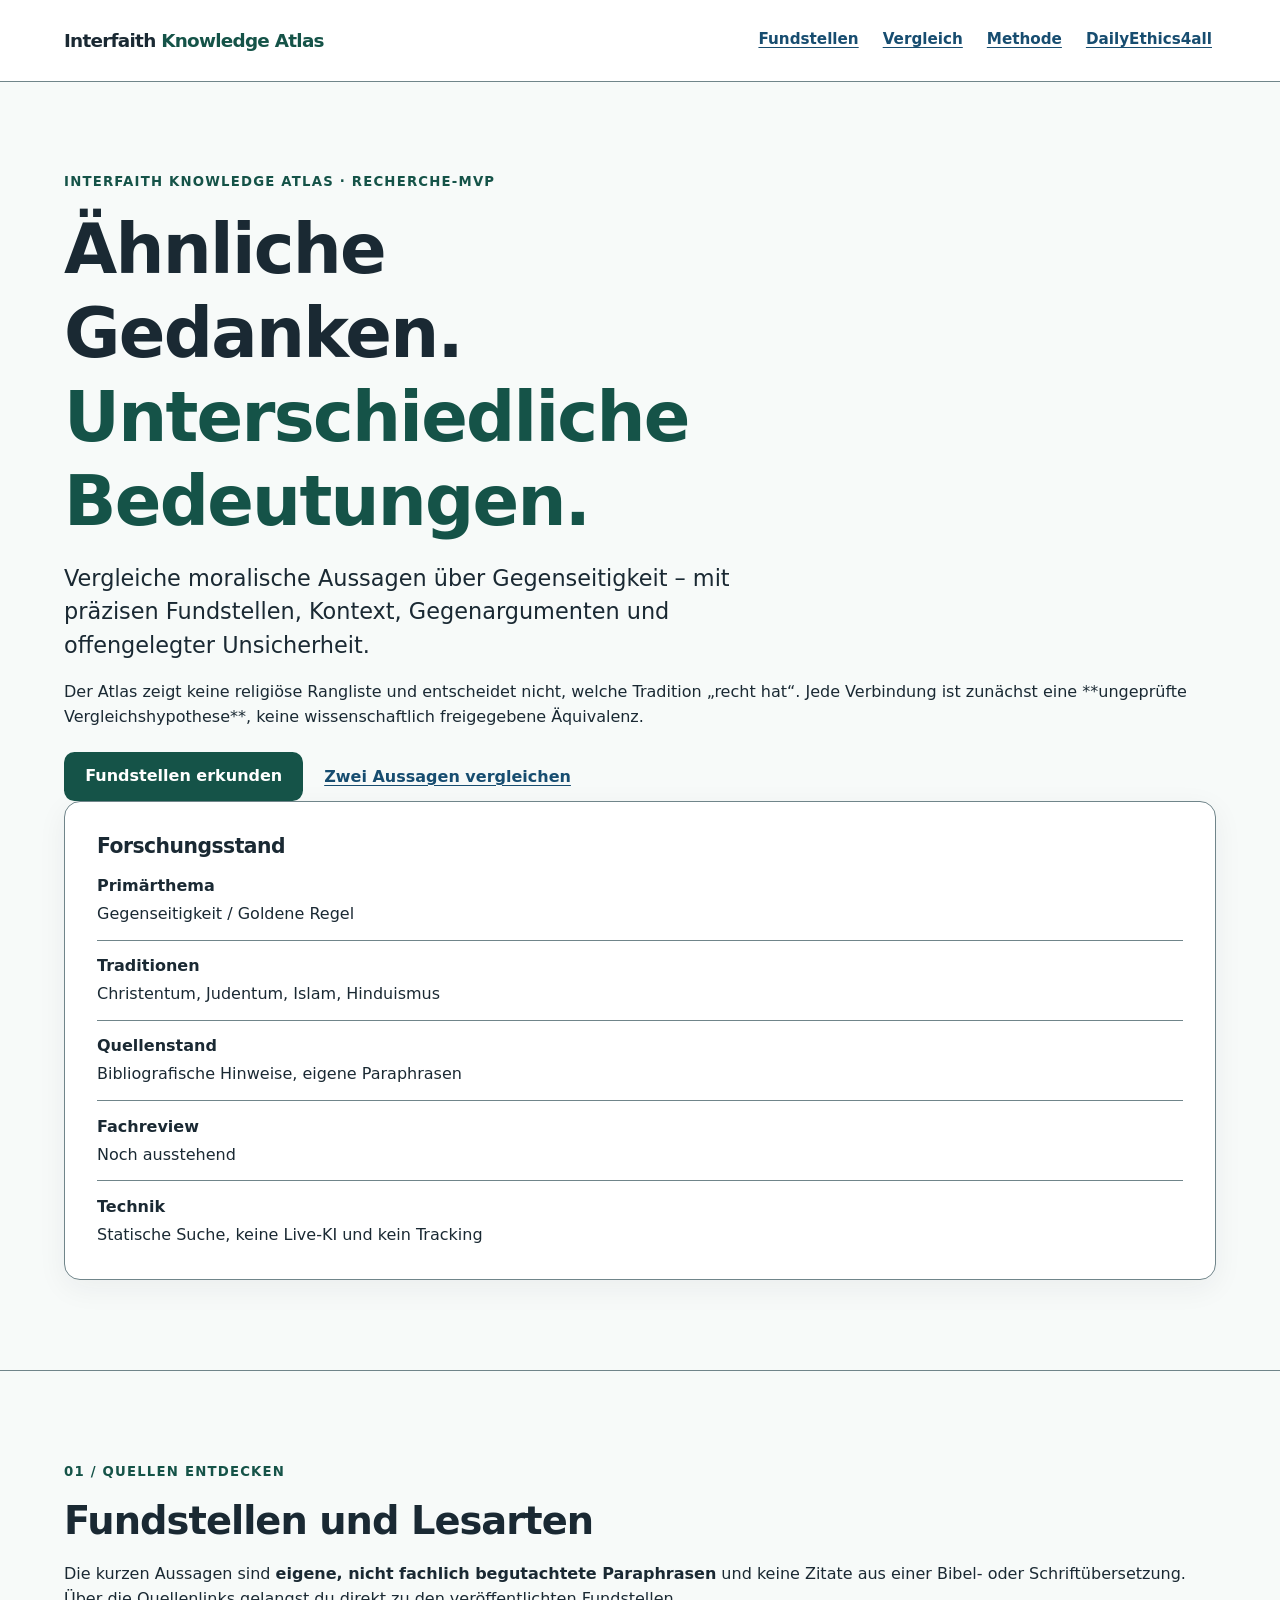
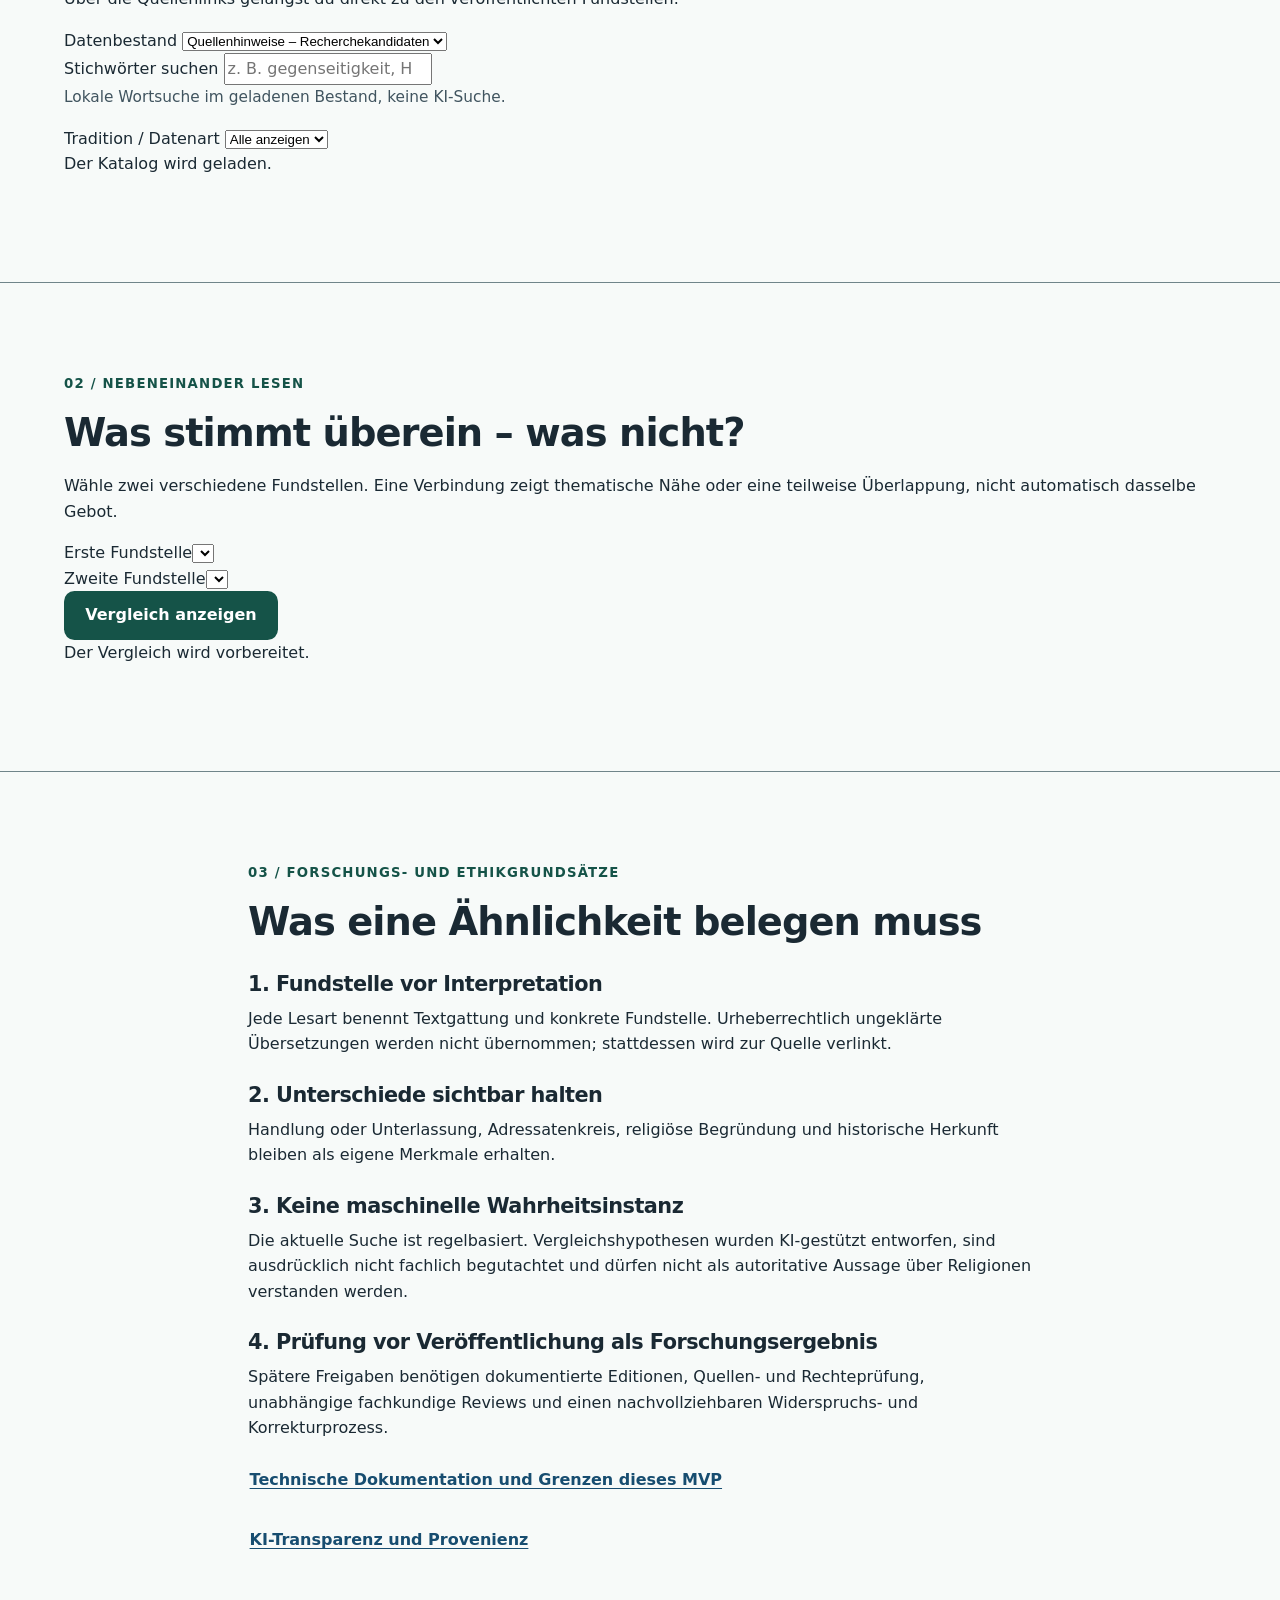
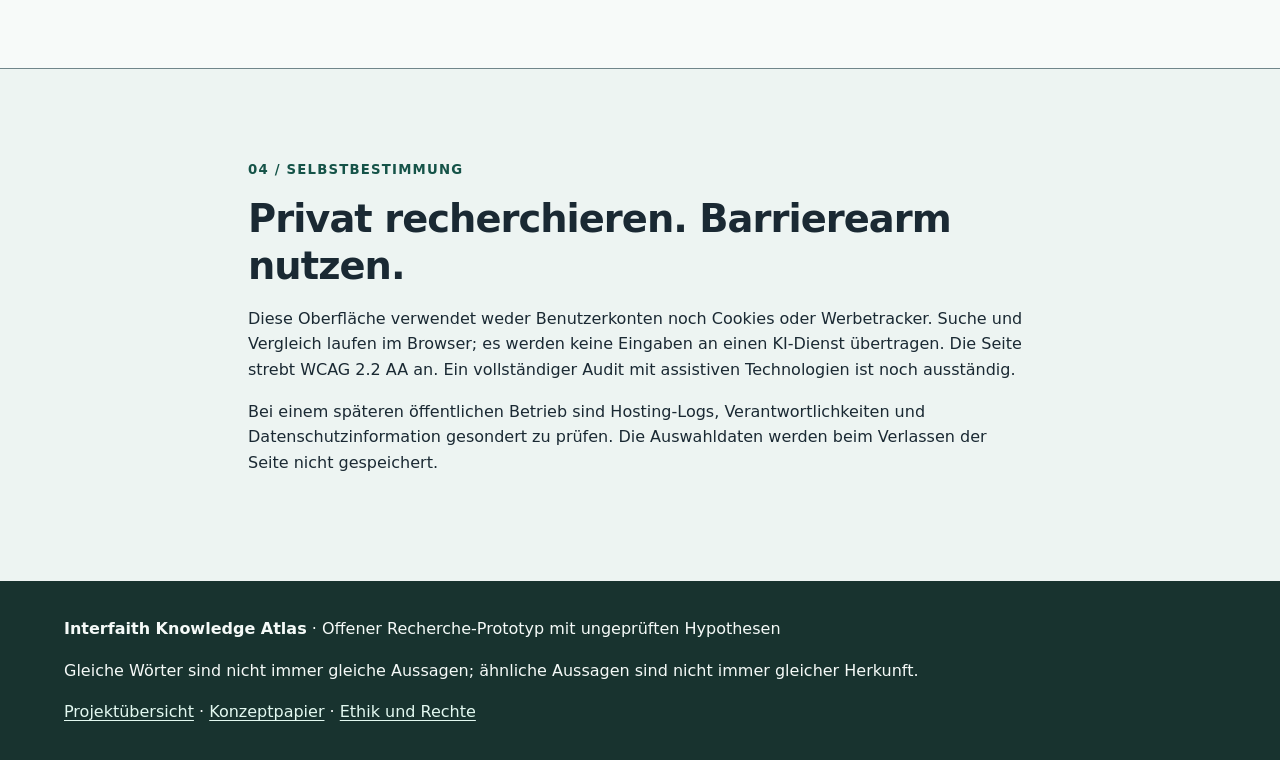
==== atlas/index.html @ fc176db1 "feat(atlas): add accessible searchable comparison page and editorial disclaimers" ====
<!doctype html>
<html lang="de">
<head>
  <meta charset="utf-8">
  <meta name="viewport" content="width=device-width, initial-scale=1">
  <meta name="description" content="Interfaith Knowledge Atlas: Quellenbasierte, noch nicht fachlich begutachtete Vergleichshypothesen zu moralischer Gegenseitigkeit in vier religiösen Traditionen.">
  <meta name="color-scheme" content="light">
  <title>Atlas erkunden | Interfaith Knowledge Atlas</title>
  <link rel="stylesheet" href="../demo/styles.css">
  <link rel="stylesheet" href="./atlas.css">
  <script src="./atlas.js" defer></script>
</head>
<body>
  <a class="skip-link" href="#inhalt">Direkt zum Inhalt</a>
  <header class="site-header">
    <div class="container header-inner">
      <a class="wordmark" href="../index.html">Interfaith <span>Knowledge Atlas</span></a>
      <nav aria-label="Hauptnavigation">
        <ul class="nav-list">
          <li><a href="#fundstellen">Fundstellen</a></li>
          <li><a href="#vergleich">Vergleich</a></li>
          <li><a href="#methode">Methode</a></li>
          <li><a href="../demo/index.html">DailyEthics4all</a></li>
        </ul>
      </nav>
    </div>
  </header>

  <main id="inhalt" tabindex="-1">
    <section class="section atlas-intro" aria-labelledby="atlas-titel">
      <div class="container atlas-hero-grid">
        <div>
          <p class="eyebrow">Interfaith Knowledge Atlas · Recherche-MVP</p>
          <h1 id="atlas-titel">Ähnliche Gedanken. <em>Unterschiedliche Bedeutungen.</em></h1>
          <p class="lead">Vergleiche moralische Aussagen über Gegenseitigkeit – mit präzisen Fundstellen, Kontext, Gegenargumenten und offengelegter Unsicherheit.</p>
          <p>Der Atlas zeigt keine religiöse Rangliste und entscheidet nicht, welche Tradition „recht hat“. Jede Verbindung ist zunächst eine **ungeprüfte Vergleichshypothese**, keine wissenschaftlich freigegebene Äquivalenz.</p>
          <div class="hero-actions">
            <a class="button primary" href="#fundstellen">Fundstellen erkunden</a>
            <a class="text-link" href="#vergleich">Zwei Aussagen vergleichen</a>
          </div>
        </div>
        <aside class="plain-card atlas-state" aria-labelledby="status-titel">
          <h2 class="card-title" id="status-titel">Forschungsstand</h2>
          <dl class="short-facts">
            <div><dt>Primärthema</dt><dd>Gegenseitigkeit / Goldene Regel</dd></div>
            <div><dt>Traditionen</dt><dd>Christentum, Judentum, Islam, Hinduismus</dd></div>
            <div><dt>Quellenstand</dt><dd>Bibliografische Hinweise, eigene Paraphrasen</dd></div>
            <div><dt>Fachreview</dt><dd>Noch ausstehend</dd></div>
            <div><dt>Technik</dt><dd>Statische Suche, keine Live-KI und kein Tracking</dd></div>
          </dl>
        </aside>
      </div>
    </section>

    <section class="section atlas-working" id="fundstellen" aria-labelledby="fundstellen-titel">
      <div class="container">
        <p class="eyebrow">01 / Quellen entdecken</p>
        <h2 id="fundstellen-titel">Fundstellen und Lesarten</h2>
        <p class="atlas-subheading">Die kurzen Aussagen sind <strong>eigene, nicht fachlich begutachtete Paraphrasen</strong> und keine Zitate aus einer Bibel- oder Schriftübersetzung. Über die Quellenlinks gelangst du direkt zu den veröffentlichten Fundstellen.</p>

        <div class="atlas-controls" id="atlas-controls">
          <div class="field">
            <label for="modus">Datenbestand</label>
            <select id="modus">
              <option value="research">Quellenhinweise – Recherchekandidaten</option>
              <option value="synthetic">Synthetische Testdaten – erfunden</option>
            </select>
          </div>
          <div class="field">
            <label for="suche">Stichwörter suchen</label>
            <input id="suche" type="search" inputmode="search" placeholder="z. B. gegenseitigkeit, Hillel, Unterlassung" autocomplete="off" aria-describedby="suche-hilfe">
            <p id="suche-hilfe" class="hint">Lokale Wortsuche im geladenen Bestand, keine KI-Suche.</p>
          </div>
          <div class="field">
            <label for="tradition">Tradition / Datenart</label>
            <select id="tradition"><option value="all">Alle anzeigen</option></select>
          </div>
        </div>
        <p id="katalog-status" class="result-status" role="status" aria-live="polite">Der Katalog wird geladen.</p>
        <ul id="karten" class="source-grid" aria-label="Gefundene Fundstellen"></ul>
        <div id="katalog-fehler" class="important-note" role="alert" hidden>
          <strong>Der lokale Katalog konnte nicht geladen werden.</strong>
          <p>Die Quellenlinks weiter unten funktionieren weiterhin. Beim lokalen Öffnen der HTML-Datei kann das Laden von JSON durch Browsersicherheitsregeln verhindert werden. Verwende einen lokalen Webserver oder GitHub Pages.</p>
        </div>
      </div>
    </section>

    <section class="section comparison-section" id="vergleich" aria-labelledby="vergleich-titel">
      <div class="container">
        <p class="eyebrow">02 / Nebeneinander lesen</p>
        <h2 id="vergleich-titel">Was stimmt überein – was nicht?</h2>
        <p class="atlas-subheading">Wähle zwei verschiedene Fundstellen. Eine Verbindung zeigt <em>thematische Nähe</em> oder eine <em>teilweise Überlappung</em>, nicht automatisch dasselbe Gebot.</p>
        <div class="compare-controls">
          <div class="field"><label for="vergleich-links">Erste Fundstelle</label><select id="vergleich-links"></select></div>
          <div class="field"><label for="vergleich-rechts">Zweite Fundstelle</label><select id="vergleich-rechts"></select></div>
          <button type="button" class="button primary" id="vergleich-start">Vergleich anzeigen</button>
        </div>
        <p id="vergleich-status" class="result-status" role="status" aria-live="polite">Der Vergleich wird vorbereitet.</p>
        <div id="vergleich-ergebnis" tabindex="-1"></div>
      </div>
    </section>

    <section class="section" id="methode" aria-labelledby="methode-titel">
      <div class="container narrow">
        <p class="eyebrow">03 / Forschungs- und Ethikgrundsätze</p>
        <h2 id="methode-titel">Was eine Ähnlichkeit belegen muss</h2>
        <div class="method-list">
          <article><h3>1. Fundstelle vor Interpretation</h3><p>Jede Lesart benennt Textgattung und konkrete Fundstelle. Urheberrechtlich ungeklärte Übersetzungen werden nicht übernommen; stattdessen wird zur Quelle verlinkt.</p></article>
          <article><h3>2. Unterschiede sichtbar halten</h3><p>Handlung oder Unterlassung, Adressatenkreis, religiöse Begründung und historische Herkunft bleiben als eigene Merkmale erhalten.</p></article>
          <article><h3>3. Keine maschinelle Wahrheitsinstanz</h3><p>Die aktuelle Suche ist regelbasiert. Vergleichshypothesen wurden KI-gestützt entworfen, sind ausdrücklich nicht fachlich begutachtet und dürfen nicht als autoritative Aussage über Religionen verstanden werden.</p></article>
          <article><h3>4. Prüfung vor Veröffentlichung als Forschungsergebnis</h3><p>Spätere Freigaben benötigen dokumentierte Editionen, Quellen- und Rechteprüfung, unabhängige fachkundige Reviews und einen nachvollziehbaren Widerspruchs- und Korrekturprozess.</p></article>
        </div>
        <p><a class="text-link" href="../docs/atlas-mvp.md">Technische Dokumentation und Grenzen dieses MVP</a></p>
        <p><a class="text-link" href="../docs/ki-transparenz.md">KI-Transparenz und Provenienz</a></p>
      </div>
    </section>

    <section class="section safety-section" id="datenschutz" aria-labelledby="datenschutz-titel">
      <div class="container narrow">
        <p class="eyebrow">04 / Selbstbestimmung</p>
        <h2 id="datenschutz-titel">Privat recherchieren. Barrierearm nutzen.</h2>
        <p>Diese Oberfläche verwendet weder Benutzerkonten noch Cookies oder Werbetracker. Suche und Vergleich laufen im Browser; es werden keine Eingaben an einen KI-Dienst übertragen. Die Seite strebt WCAG 2.2 AA an. Ein vollständiger Audit mit assistiven Technologien ist noch ausständig.</p>
        <p>Bei einem späteren öffentlichen Betrieb sind Hosting-Logs, Verantwortlichkeiten und Datenschutzinformation gesondert zu prüfen. Die Auswahldaten werden beim Verlassen der Seite nicht gespeichert.</p>
      </div>
    </section>
  </main>

  <footer class="site-footer">
    <div class="container footer-inner">
      <p><strong>Interfaith Knowledge Atlas</strong> · Offener Recherche-Prototyp mit ungeprüften Hypothesen</p>
      <p>Gleiche Wörter sind nicht immer gleiche Aussagen; ähnliche Aussagen sind nicht immer gleicher Herkunft.</p>
      <p><a href="../index.html">Projektübersicht</a> · <a href="../docs/konzeptpapier.md">Konzeptpapier</a> · <a href="../docs/ethik-und-rechte.md">Ethik und Rechte</a></p>
    </div>
  </footer>
</body>
</html>
---- demo/styles.css ----
/* DailyEthics4all.io | UX- und WCAG-2.2-AA-orientierter Prototyp, noch nicht auditiert. */
:root {
  color-scheme: light;
  --bg: #f7faf9;
  --paper: #ffffff;
  --ink: #1a2933;
  --muted: #40545f;
  --border: #70858a;
  --accent: #155348;
  --accent-dark: #103e36;
  --accent-soft: #e8f3ef;
  --link: #174d70;
  --focus: #0a4781;
  --surface-strong: #ecf3f5;
  --max: 72rem;
  font-family: system-ui, -apple-system, BlinkMacSystemFont, "Segoe UI", sans-serif;
  font-synthesis: none;
  line-height: 1.6;
}
*, *::before, *::after { box-sizing: border-box; }
html { scroll-behavior: auto; }
body { margin: 0; min-width: 0; background: var(--bg); color: var(--ink); font-size: 1rem; }
h1, h2, h3, h4 { line-height: 1.22; letter-spacing: -.025em; }
h1 { font-size: clamp(2.35rem, 5.5vw, 4.3rem); max-width: 12ch; margin: .5rem 0 1.1rem; }
h1 em { font-style: normal; color: var(--accent); }
h2 { font-size: clamp(1.7rem, 3.6vw, 2.4rem); margin: .4rem 0 1rem; }
h3 { font-size: 1.3rem; margin: 1.6rem 0 .55rem; }
h4 { font-size: 1.1rem; margin: 0 0 .25rem; }
p { margin: 0 0 1rem; }
a { color: var(--link); text-decoration: underline; text-decoration-thickness: .09em; text-underline-offset: .2em; overflow-wrap: anywhere; }
a:hover { text-decoration-thickness: .14em; }
button, input, textarea { font: inherit; }
button { cursor: pointer; }
button, a, textarea, input { touch-action: manipulation; }
:focus-visible { outline: 3px solid var(--focus); outline-offset: 4px; }
:focus:not(:focus-visible) { outline: none; }
[hidden] { display: none !important; }
.sr-only { position: absolute; width: 1px; height: 1px; padding: 0; margin: -1px; overflow: hidden; clip: rect(0,0,0,0); white-space: nowrap; border: 0; }
.skip-link { position: absolute; z-index: 100; left: 1rem; top: -10rem; background: var(--paper); color: var(--ink); padding: .8rem 1rem; border: 2px solid var(--focus); border-radius: .5rem; }
.skip-link:focus { top: 1rem; }
.container { width: min(calc(100% - 2rem), var(--max)); margin-inline: auto; }
.narrow { max-width: 49rem; }
.section { padding-block: clamp(3.2rem, 7vw, 6rem); scroll-margin-top: 1.5rem; }
.section + .section { border-top: 1px solid var(--border); }
.site-header { background: var(--paper); border-bottom: 1px solid var(--border); }
.header-inner { display: flex; flex-wrap: wrap; align-items: center; justify-content: space-between; gap: .5rem 2rem; padding-block: 1rem; }
.wordmark { color: var(--ink); font-size: 1.15rem; font-weight: 750; letter-spacing: -.04em; text-decoration: none; padding-block: .6rem; }
.wordmark span:not(.dot) { color: var(--accent); }
.wordmark .dot { font-weight: 600; }
.nav-list { display: flex; flex-wrap: wrap; margin: 0; padding: 0; gap: .2rem 1rem; list-style: none; }
.nav-list a { display: inline-block; min-height: 44px; padding: .55rem .25rem; font-weight: 650; font-size: .95rem; }
.hero { background: linear-gradient(155deg, #e8f3ef 0%, #f7faf9 66%); }
.hero-layout { display: grid; grid-template-columns: minmax(0, 1.55fr) minmax(15rem, .8fr); gap: clamp(2rem, 5vw, 5rem); align-items: center; }
.hero-layout > * { min-width: 0; }
.lead { font-size: clamp(1.18rem, 2vw, 1.4rem); line-height: 1.5; max-width: 52ch; }
.eyebrow { font-weight: 750; color: var(--accent); font-size: .83rem; letter-spacing: .09em; text-transform: uppercase; }
.hero-actions, .button-row { display: flex; flex-wrap: wrap; align-items: center; gap: .75rem 1.2rem; margin-top: 1.4rem; }
.button { display: inline-flex; align-items: center; justify-content: center; min-height: 48px; padding: .75rem 1.2rem; border: 2px solid transparent; border-radius: .65rem; text-decoration: none; font-weight: 720; line-height: 1.3; max-width: 100%; text-align: center; }
.button.primary { background: var(--accent); color: white; }
.button.primary:hover { background: var(--accent-dark); }
.button.secondary { color: var(--accent-dark); background: white; border-color: var(--accent); }
.button.secondary:hover { background: var(--accent-soft); }
.text-link { display: inline-block; font-weight: 700; padding: .6rem .1rem; }
.plain-card { border: 1px solid var(--border); background: var(--paper); border-radius: 1rem; padding: clamp(1.25rem, 3vw, 2rem); box-shadow: 0 8px 30px rgba(26,41,51,.06); }
.card-title { font-size: 1.27rem; margin: 0 0 .9rem; }
.short-facts { margin: 0; }
.short-facts div + div { border-top: 1px solid var(--border); margin-top: .8rem; padding-top: .8rem; }
dt { font-weight: 750; }
dd { margin: .15rem 0 0; }
.section-intro { font-size: 1.12rem; color: var(--muted); }
.exercise-section { background: var(--paper); }
.story { margin-block: 1.4rem 2rem; padding: 1.5rem; border-left: .35rem solid var(--accent); background: var(--accent-soft); border-radius: 0 .7rem .7rem 0; }
.story p:last-child { margin-bottom: 0; }
.choice-group { border: 0; margin: 0; padding: 0; min-width: 0; }
legend { font-size: 1.32rem; font-weight: 750; padding: 0; margin-bottom: .4rem; }
.hint { color: var(--muted); font-size: .96rem; }
.choice { display: flex; align-items: flex-start; gap: .9rem; background: var(--paper); border: 2px solid var(--border); border-radius: .85rem; padding: .9rem 1rem; margin-top: .7rem; cursor: pointer; min-height: 56px; }
.choice:hover { border-color: var(--accent); }
.choice:has(input:checked) { border-color: var(--accent); background: var(--accent-soft); }
.choice:has(input:focus-visible) { outline: 3px solid var(--focus); outline-offset: 3px; }
.choice input { flex: 0 0 auto; width: 1.25rem; height: 1.25rem; margin: .28rem 0 0; accent-color: var(--accent); }
.choice strong, .choice small { display: block; }
.choice small { color: var(--muted); font-size: .94rem; line-height: 1.5; margin-top: .1rem; }
.form-field { margin-top: 2rem; }
.form-field label { display: block; font-weight: 750; margin-bottom: .35rem; }
.optional { color: var(--muted); font-weight: 400; }
textarea { width: 100%; display: block; background: var(--paper); color: var(--ink); border: 2px solid #718b93; border-radius: .7rem; padding: .85rem 1rem; resize: vertical; min-height: 7rem; }
textarea::placeholder { color: #51616b; opacity: 1; }
.reflection-result { margin-top: 2rem; padding: clamp(1.15rem, 3vw, 2rem); background: var(--surface-strong); border: 1px solid var(--border); border-radius: .9rem; scroll-margin-top: 2rem; }
.lens-list { display: grid; gap: .85rem; margin: 1.5rem 0; }
.lens { display: flex; align-items: start; gap: .9rem; background: white; border: 1px solid var(--border); border-radius: .8rem; padding: 1.15rem; }
.lens p:last-child { margin-bottom: 0; }
.lens-index { display: inline-grid; place-items: center; flex: 0 0 2rem; width: 2rem; height: 2rem; background: var(--accent-soft); color: var(--accent-dark); border-radius: 100%; font-weight: 800; margin: 0; }
.takeaway { border-top: 1px solid var(--border); padding-top: 1.2rem; }
.transparency-facts { margin: 1.5rem 0 1.8rem; }
.transparency-facts div { padding-block: 1.2rem; border-bottom: 1px solid var(--border); }
.transparency-facts dt { font-size: 1.08rem; }
.transparency-facts dd { margin-top: .3rem; }
.safety-section { background: #edf4f2; }
.two-column { display: grid; grid-template-columns: repeat(2, minmax(0, 1fr)); gap: 1.7rem; }
.two-column h3 { margin-top: .5rem; }
.important-note { border-left: .35rem solid var(--accent); background: white; padding: 1.1rem 1.3rem; margin-top: 1.5rem; }
.site-footer { background: #18332f; color: #f5faf8; padding-block: 2.2rem; }
.site-footer a { color: #e3f9f1; }
.site-footer p:last-child { margin-bottom: 0; }
@media (max-width: 54rem) {
  .hero-layout { grid-template-columns: 1fr; }
  .plain-card { max-width: 42rem; }
}
@media (max-width: 40rem) {
  .container { width: min(calc(100% - 1.5rem), var(--max)); }
  .section { padding-block: 2.8rem; }
  .nav-list { gap: 0 .85rem; }
  .nav-list a { padding-inline: .1rem; }
  .two-column { grid-template-columns: 1fr; gap: .3rem; }
  .story { padding: 1rem; }
  .button-row .button { flex: 1 1 100%; }
}
@media (prefers-reduced-motion: reduce) {
  *, *::before, *::after { scroll-behavior: auto !important; animation-duration: .01ms !important; transition-duration: .01ms !important; }
}
@media (forced-colors: active) {
  .choice, .plain-card, .lens, .reflection-result { border: 2px solid CanvasText; }
  .choice:has(input:checked) { outline: 2px solid Highlight; }
  .button { border-color: ButtonText; }
}

/* Ohne JavaScript keine scheinbar funktionsfähigen Eingabefelder anzeigen. */
.no-js #reflection-form { display: none; }
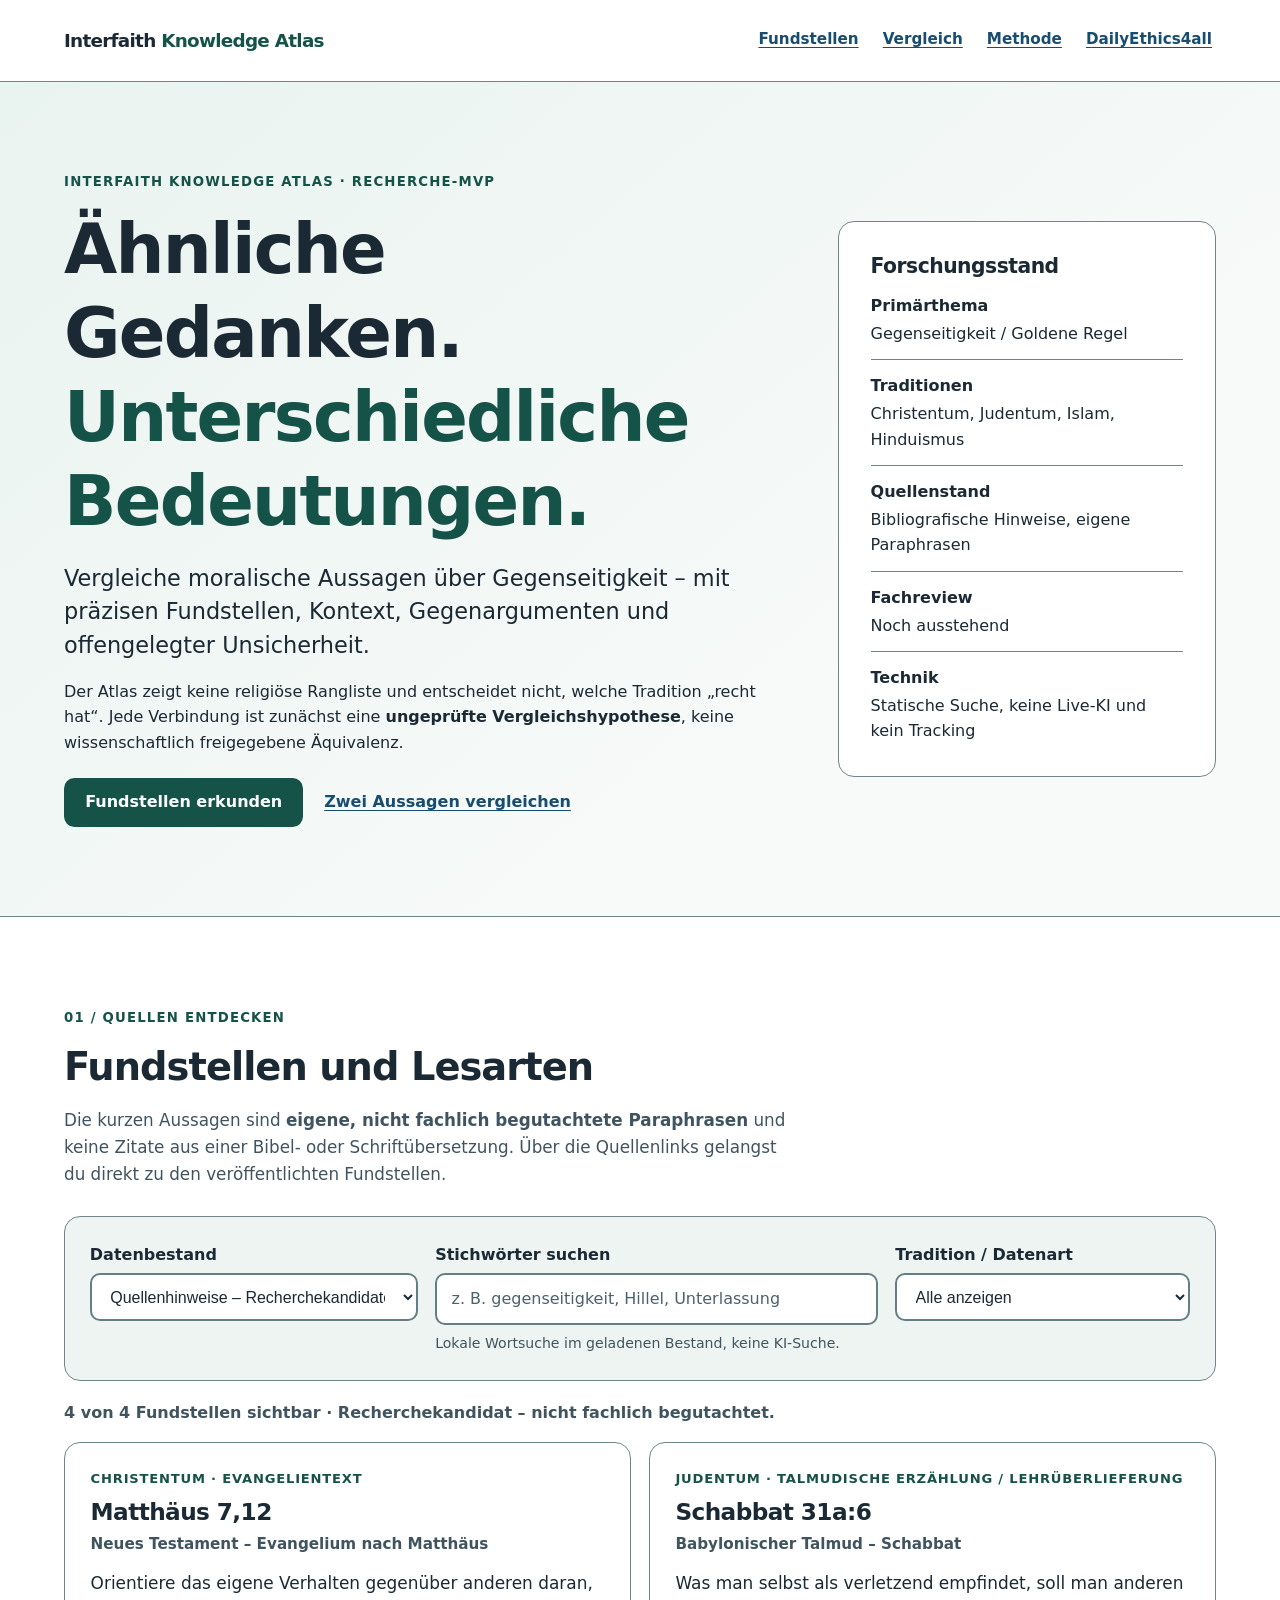
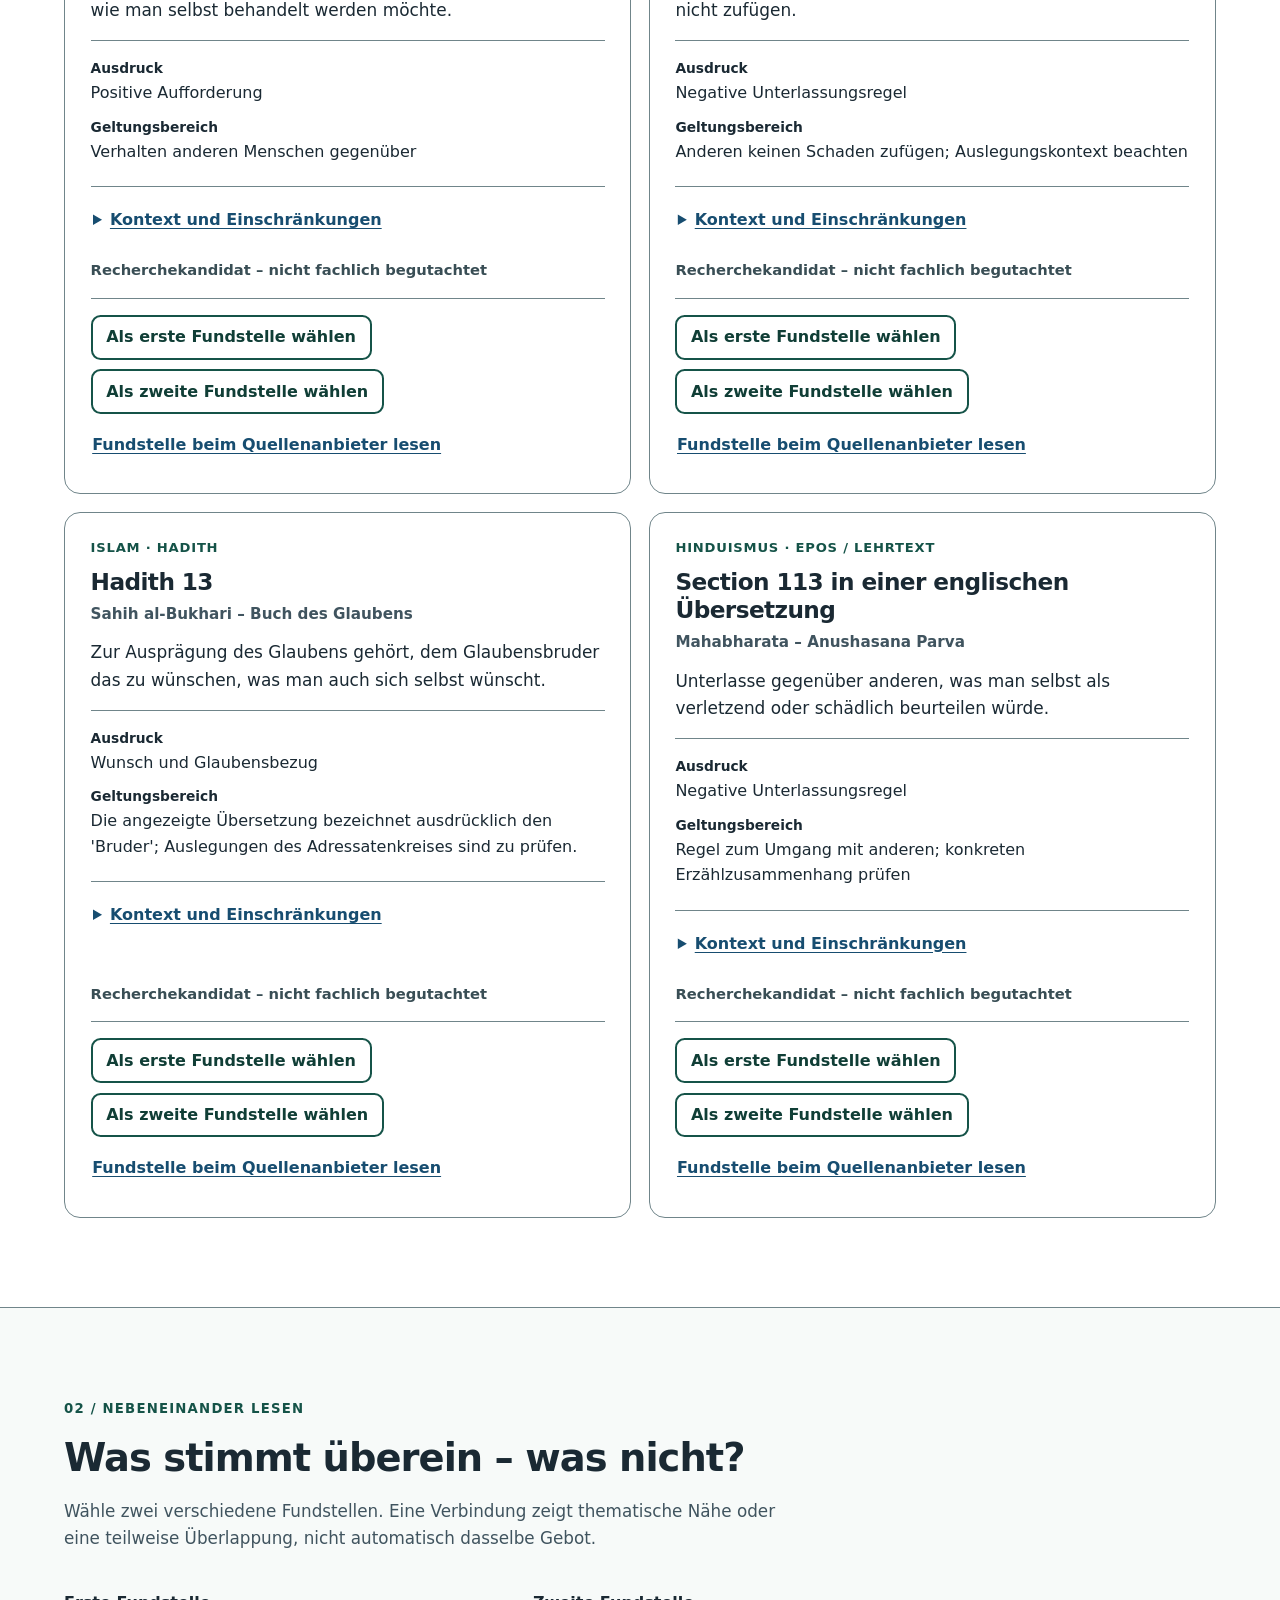
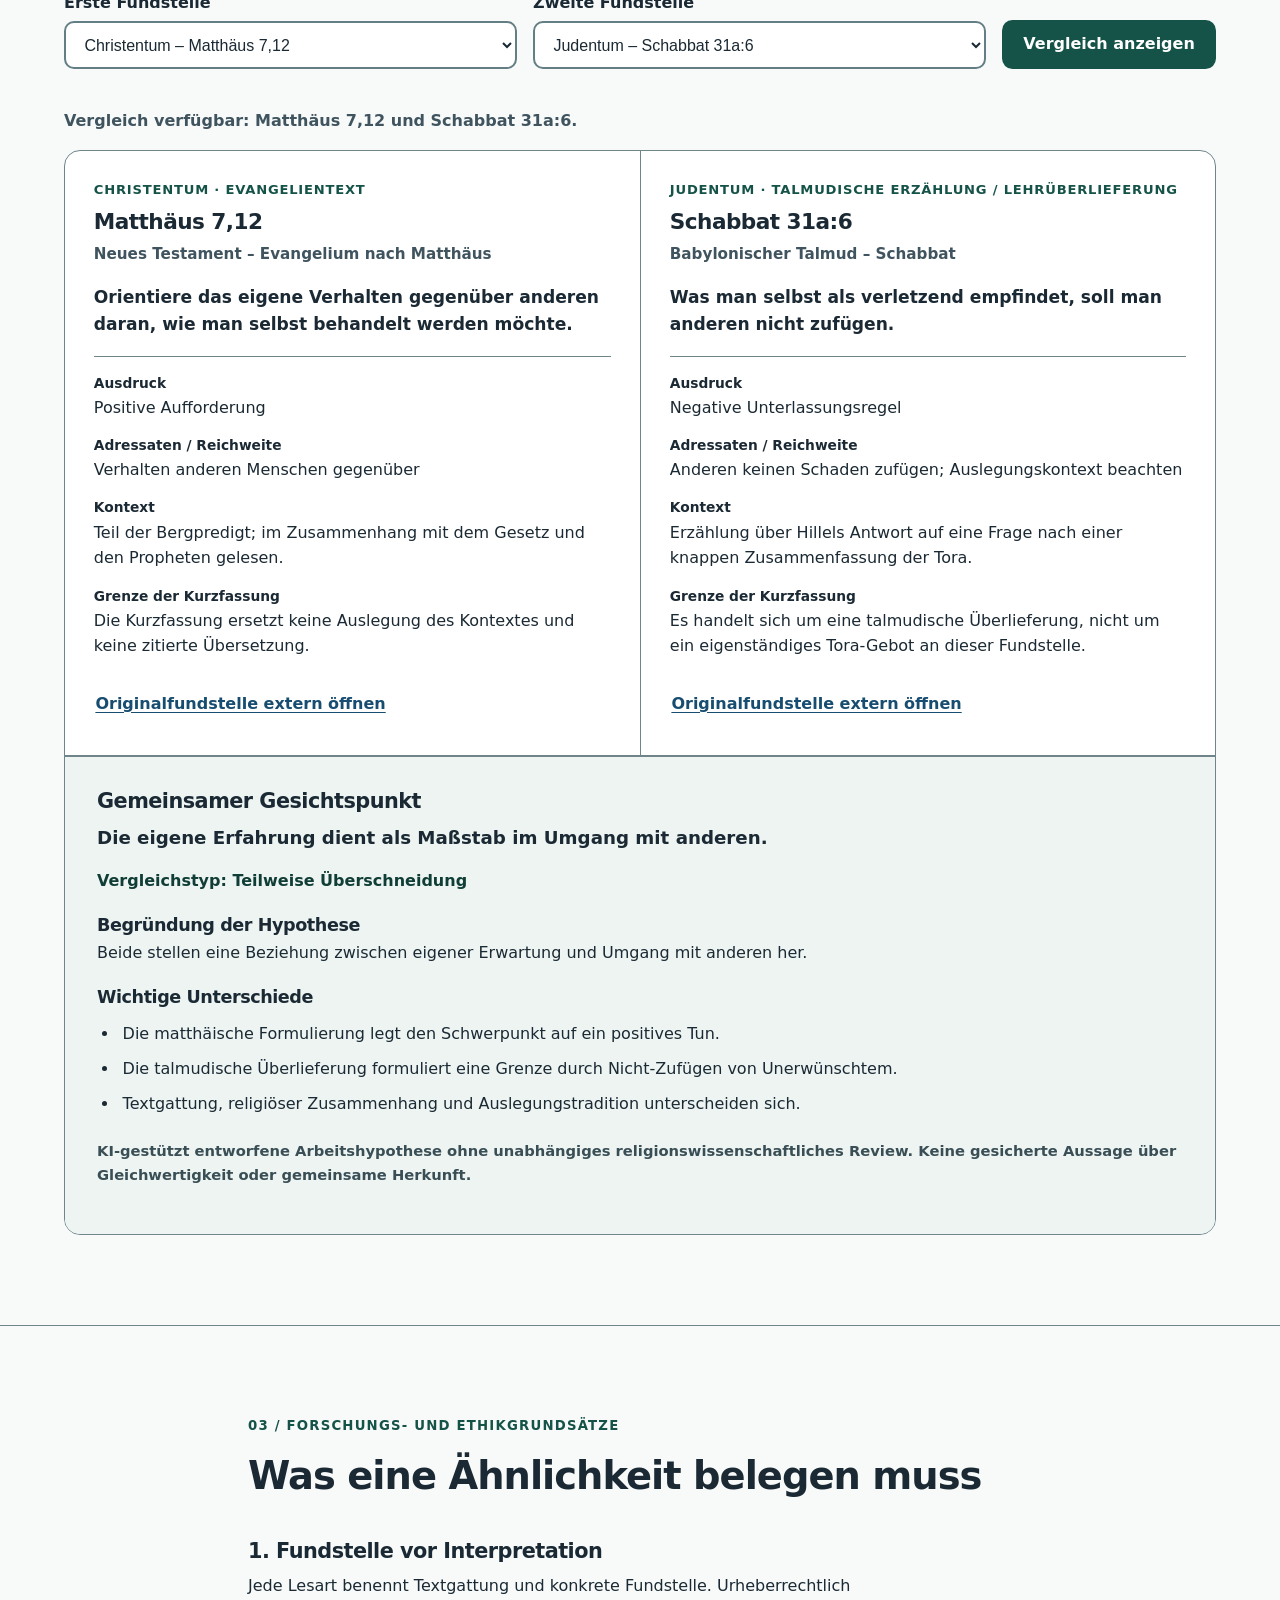
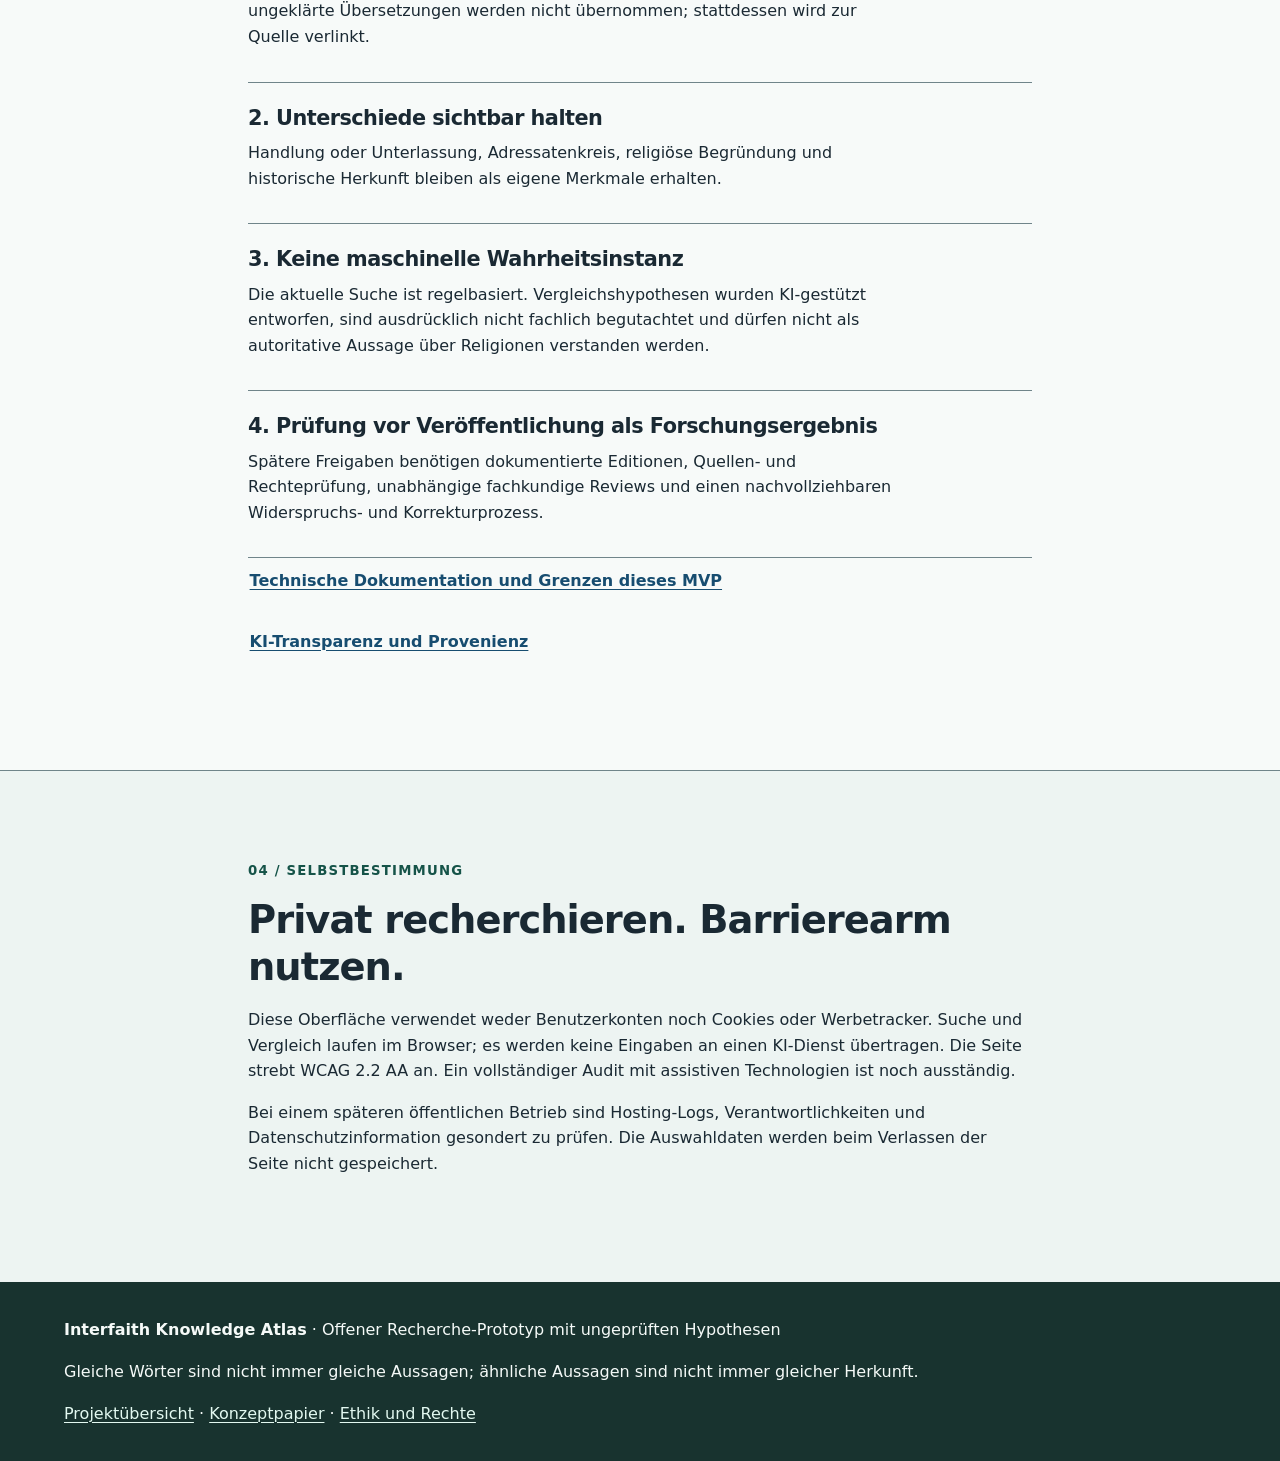
==== commit ac53dc36: "fix(atlas): add no-JavaScript bibliography and accurate semantic status labels" ====
--- a/atlas/index.html
+++ b/atlas/index.html
@@ -1,5 +1,5 @@
 <!doctype html>
-<html lang="de">
+<html lang="de" class="no-js">
 <head>
   <meta charset="utf-8">
   <meta name="viewport" content="width=device-width, initial-scale=1">
@@ -33,7 +33,7 @@
           <p class="eyebrow">Interfaith Knowledge Atlas · Recherche-MVP</p>
           <h1 id="atlas-titel">Ähnliche Gedanken. <em>Unterschiedliche Bedeutungen.</em></h1>
           <p class="lead">Vergleiche moralische Aussagen über Gegenseitigkeit – mit präzisen Fundstellen, Kontext, Gegenargumenten und offengelegter Unsicherheit.</p>
-          <p>Der Atlas zeigt keine religiöse Rangliste und entscheidet nicht, welche Tradition „recht hat“. Jede Verbindung ist zunächst eine **ungeprüfte Vergleichshypothese**, keine wissenschaftlich freigegebene Äquivalenz.</p>
+          <p>Der Atlas zeigt keine religiöse Rangliste und entscheidet nicht, welche Tradition „recht hat“. Jede Verbindung ist zunächst eine <strong>ungeprüfte Vergleichshypothese</strong>, keine wissenschaftlich freigegebene Äquivalenz.</p>
           <div class="hero-actions">
             <a class="button primary" href="#fundstellen">Fundstellen erkunden</a>
             <a class="text-link" href="#vergleich">Zwei Aussagen vergleichen</a>
@@ -58,6 +58,18 @@
         <h2 id="fundstellen-titel">Fundstellen und Lesarten</h2>
         <p class="atlas-subheading">Die kurzen Aussagen sind <strong>eigene, nicht fachlich begutachtete Paraphrasen</strong> und keine Zitate aus einer Bibel- oder Schriftübersetzung. Über die Quellenlinks gelangst du direkt zu den veröffentlichten Fundstellen.</p>
 
+        <noscript>
+          <div class="important-note">
+            <h3>Quellen ohne JavaScript ansehen</h3>
+            <p>Die interaktive Suche und der Vergleich benötigen JavaScript. Diese direkten Links zu den Quellenseiten bleiben nutzbar:</p>
+            <ul>
+              <li><a href="https://www.bibleserver.com/LUT/Matth%C3%A4us7%2C12">Christentum: Matthäus 7,12</a></li>
+              <li><a href="https://www.sefaria.org/Shabbat.31a.6">Judentum: Schabbat 31a:6</a></li>
+              <li><a href="https://sunnah.com/bukhari:13">Islam: Sahih al-Bukhari 13 (Hadith, kein Koranvers)</a></li>
+              <li><a href="https://getgnosis.app/read/mahabharata/1895/">Hinduismus: Mahabharata, Anushasana Parva, Section 113 (editionsabhängig)</a></li>
+            </ul>
+          </div>
+        </noscript>
         <div class="atlas-controls" id="atlas-controls">
           <div class="field">
             <label for="modus">Datenbestand</label>
--- a/atlas/atlas.css
+++ b/atlas/atlas.css
@@ -0,0 +1,150 @@
+/* Interfaith Knowledge Atlas – UI auf Basis des bestehenden, zugänglich angelegten Designsystems.
+   WCAG-2.2-AA-Entwicklungsziel; manuelle Prüfung bleibt erforderlich. */
+.atlas-intro { background: linear-gradient(140deg, #e9f3f0, #f7faf9 68%); }
+.atlas-hero-grid { display: grid; grid-template-columns: minmax(0, 1.5fr) minmax(16rem, .8fr); gap: clamp(1.5rem, 5vw, 5.5rem); align-items: center; }
+.atlas-hero-grid > * { min-width: 0; }
+.atlas-intro h1 { max-width: 14ch; }
+.atlas-intro .lead { max-width: 56ch; }
+.atlas-intro .atlas-state { box-shadow: none; }
+.atlas-subheading { max-width: 68ch; color: var(--muted); font-size: 1.05rem; }
+.atlas-working { background: #ffffff; }
+.atlas-controls {
+  display: grid;
+  grid-template-columns: minmax(14rem, 1fr) minmax(15rem, 1.35fr) minmax(12rem, .9fr);
+  gap: 1.1rem;
+  margin: 1.8rem 0 1.2rem;
+  padding: clamp(1rem, 3vw, 1.55rem);
+  background: #edf4f2;
+  border: 1px solid var(--border);
+  border-radius: 1rem;
+}
+.field { min-width: 0; }
+.field label { display: block; font-weight: 730; margin-bottom: .35rem; }
+.field input, .field select, .compare-controls select {
+  display: block;
+  width: 100%;
+  max-width: 100%;
+  border: 2px solid #647e85;
+  border-radius: .62rem;
+  background: #ffffff;
+  color: var(--ink);
+  padding: .7rem .9rem;
+  min-height: 48px;
+  font-size: 1rem;
+}
+.field input::placeholder { color: #4c626b; }
+.field .hint { font-size: .88rem; margin: .45rem 0 0; }
+.result-status {
+  color: var(--muted);
+  min-height: 1.65rem;
+  margin: 1rem 0;
+  font-weight: 630;
+}
+.source-grid {
+  list-style: none;
+  display: grid;
+  grid-template-columns: repeat(2, minmax(0, 1fr));
+  gap: 1.1rem;
+  margin: 0;
+  padding: 0;
+}
+.source-item { min-width: 0; }
+.source-card {
+  display: flex;
+  flex-direction: column;
+  min-height: 100%;
+  border: 1px solid var(--border);
+  background: #ffffff;
+  border-radius: 1rem;
+  padding: clamp(1.1rem, 3vw, 1.6rem);
+}
+.source-kind {
+  font-size: .82rem;
+  font-weight: 770;
+  letter-spacing: .06em;
+  line-height: 1.5;
+  text-transform: uppercase;
+  color: var(--accent);
+  margin: 0 0 .6rem;
+}
+.source-card h3 { font-size: 1.45rem; margin: 0 0 .35rem; }
+.source-work { font-weight: 630; font-size: .95rem; margin-bottom: .85rem; color: var(--muted); }
+.source-summary { font-size: 1.06rem; margin-bottom: 1rem; }
+.card-meta, .compare-meta { margin: 0; }
+.card-meta dt, .compare-meta dt { font-size: .86rem; font-weight: 760; }
+.card-meta dd, .compare-meta dd { margin: .08rem 0 .6rem; }
+.card-meta { padding-top: 1rem; border-top: 1px solid var(--border); }
+.source-details { margin-top: .75rem; border-top: 1px solid var(--border); padding-top: .7rem; }
+.source-details summary {
+  min-height: 44px;
+  padding: .55rem .15rem;
+  font-weight: 740;
+  color: var(--link);
+  text-decoration: underline;
+  text-underline-offset: .18em;
+  cursor: pointer;
+}
+.source-details > p { margin: .5rem 0 1rem; }
+.source-limitation { color: var(--muted); }
+.review-note { font-weight: 660; font-size: .92rem; color: #394e55; }
+.source-card > .review-note { margin-top: auto; padding-top: 1rem; }
+.source-actions { display: flex; flex-wrap: wrap; align-items: center; gap: .6rem; padding-top: 1rem; border-top: 1px solid var(--border); }
+.choose-source {
+  padding: .6rem .85rem;
+  border: 2px solid #155348;
+  color: #103e36;
+  background: #ffffff;
+  border-radius: .6rem;
+  min-height: 44px;
+  font-weight: 700;
+  line-height: 1.35;
+}
+.choose-source:hover { background: #e8f3ef; }
+.source-link { display: inline-block; font-weight: 720; line-height: 1.4; padding: .65rem .1rem; min-height: 44px; }
+.empty-state { grid-column: 1 / -1; padding: 1.5rem; border: 1px solid var(--border); border-radius: .8rem; }
+.empty-state p { margin: 0; }
+.comparison-section { background: #f7faf9; }
+.compare-controls { display: grid; grid-template-columns: repeat(2,minmax(0,1fr)) auto; gap: 1rem; align-items: end; padding-block: 1.4rem; }
+.compare-controls .button { white-space: normal; }
+.comparison-sheet { border: 1px solid var(--border); background: white; border-radius: 1rem; overflow: hidden; }
+.comparison-columns { display: grid; grid-template-columns: repeat(2,minmax(0,1fr)); }
+.comparison-reading { padding: clamp(1.1rem, 3vw, 1.8rem); min-width: 0; }
+.comparison-reading + .comparison-reading { border-left: 1px solid var(--border); }
+.comparison-reading h3 { font-size: 1.35rem; margin: 0 0 .4rem; }
+.reading-summary { font-size: 1.07rem; font-weight: 650; margin: 1.1rem 0; }
+.compare-meta { border-top: 1px solid var(--border); padding-top: .9rem; }
+.compare-meta dd { margin-bottom: .85rem; }
+.comparison-reading .source-link { margin-top: .6rem; }
+.relation-analysis { padding: clamp(1.2rem, 3vw, 2rem); border-top: 2px solid var(--border); background: #edf4f2; }
+.relation-analysis h3 { margin-top: 0; }
+.relation-analysis h4 { margin-top: 1.3rem; }
+.shared-idea { font-size: 1.14rem; font-weight: 670; }
+.relation-label { font-weight: 740; color: var(--accent-dark); }
+.differences { padding-left: 1.4rem; margin: .8rem 0 1.4rem; }
+.differences li { margin-bottom: .6rem; padding-left: .2rem; }
+.method-list article { padding-block: .65rem 1rem; border-bottom: 1px solid var(--border); }
+.method-list article h3 { margin-top: .8rem; }
+.method-list article p { max-width: 65ch; }
+#vergleich-ergebnis:focus-visible { outline-offset: .4rem; }
+@media (max-width: 60rem) {
+  .atlas-hero-grid { grid-template-columns: 1fr; }
+  .atlas-state { max-width: 43rem; }
+  .atlas-controls { grid-template-columns: repeat(2,minmax(0,1fr)); }
+  .atlas-controls .field:nth-child(2) { grid-column: 1 / -1; grid-row: 2; }
+  .compare-controls { grid-template-columns: repeat(2,minmax(0,1fr)); }
+  .compare-controls .button { grid-column: 1 / -1; justify-self: start; }
+}
+@media (max-width: 45rem) {
+  .source-grid, .comparison-columns, .atlas-controls, .compare-controls { grid-template-columns: 1fr; }
+  .atlas-controls .field:nth-child(2), .compare-controls .button { grid-column: auto; grid-row: auto; }
+  .comparison-reading + .comparison-reading { border-left: 0; border-top: 1px solid var(--border); }
+  .source-actions { flex-direction: column; align-items: stretch; }
+  .source-link { align-self: start; }
+  .choose-source, .compare-controls .button { width: 100%; }
+}
+@media print {
+  .atlas-controls, .source-actions, .compare-controls { display: none; }
+  .comparison-sheet, .source-card { break-inside: avoid; }
+  .source-grid { display: block; }
+  .source-item { margin-bottom: 1.4rem; }
+}
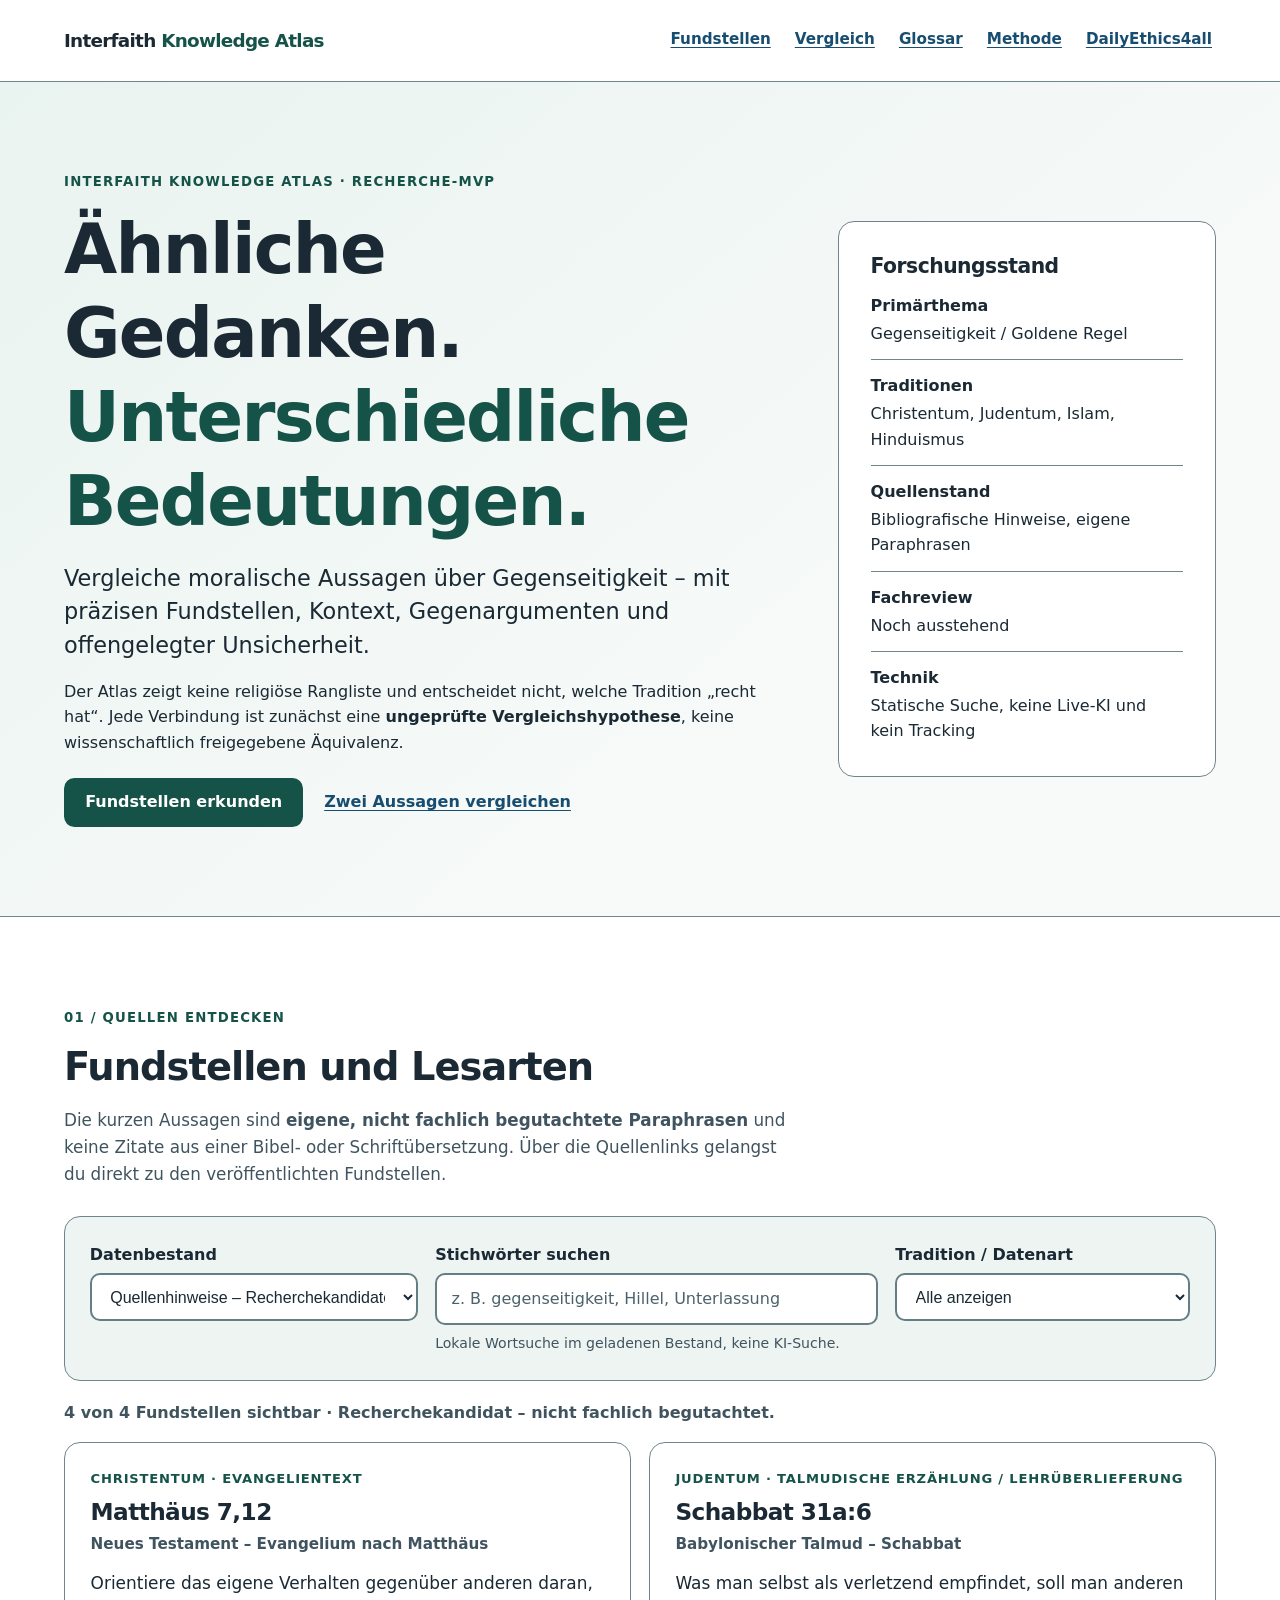
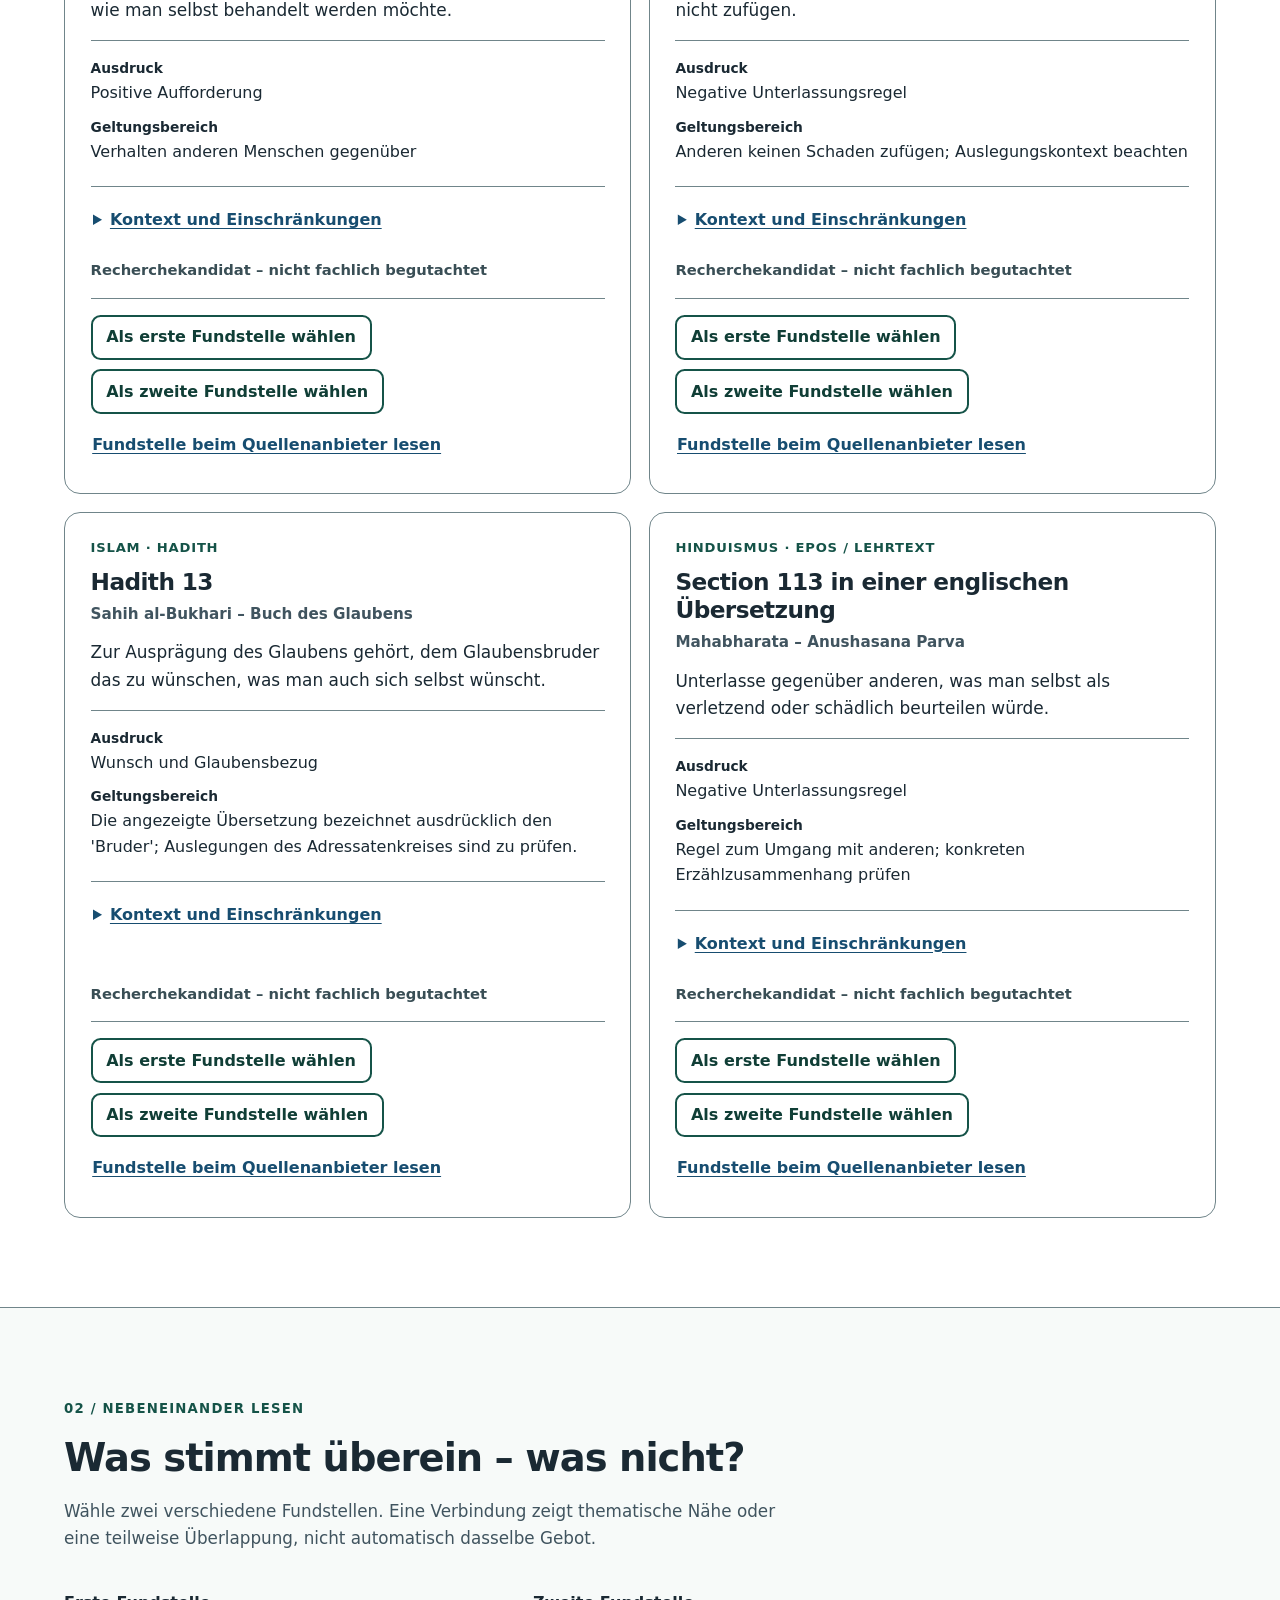
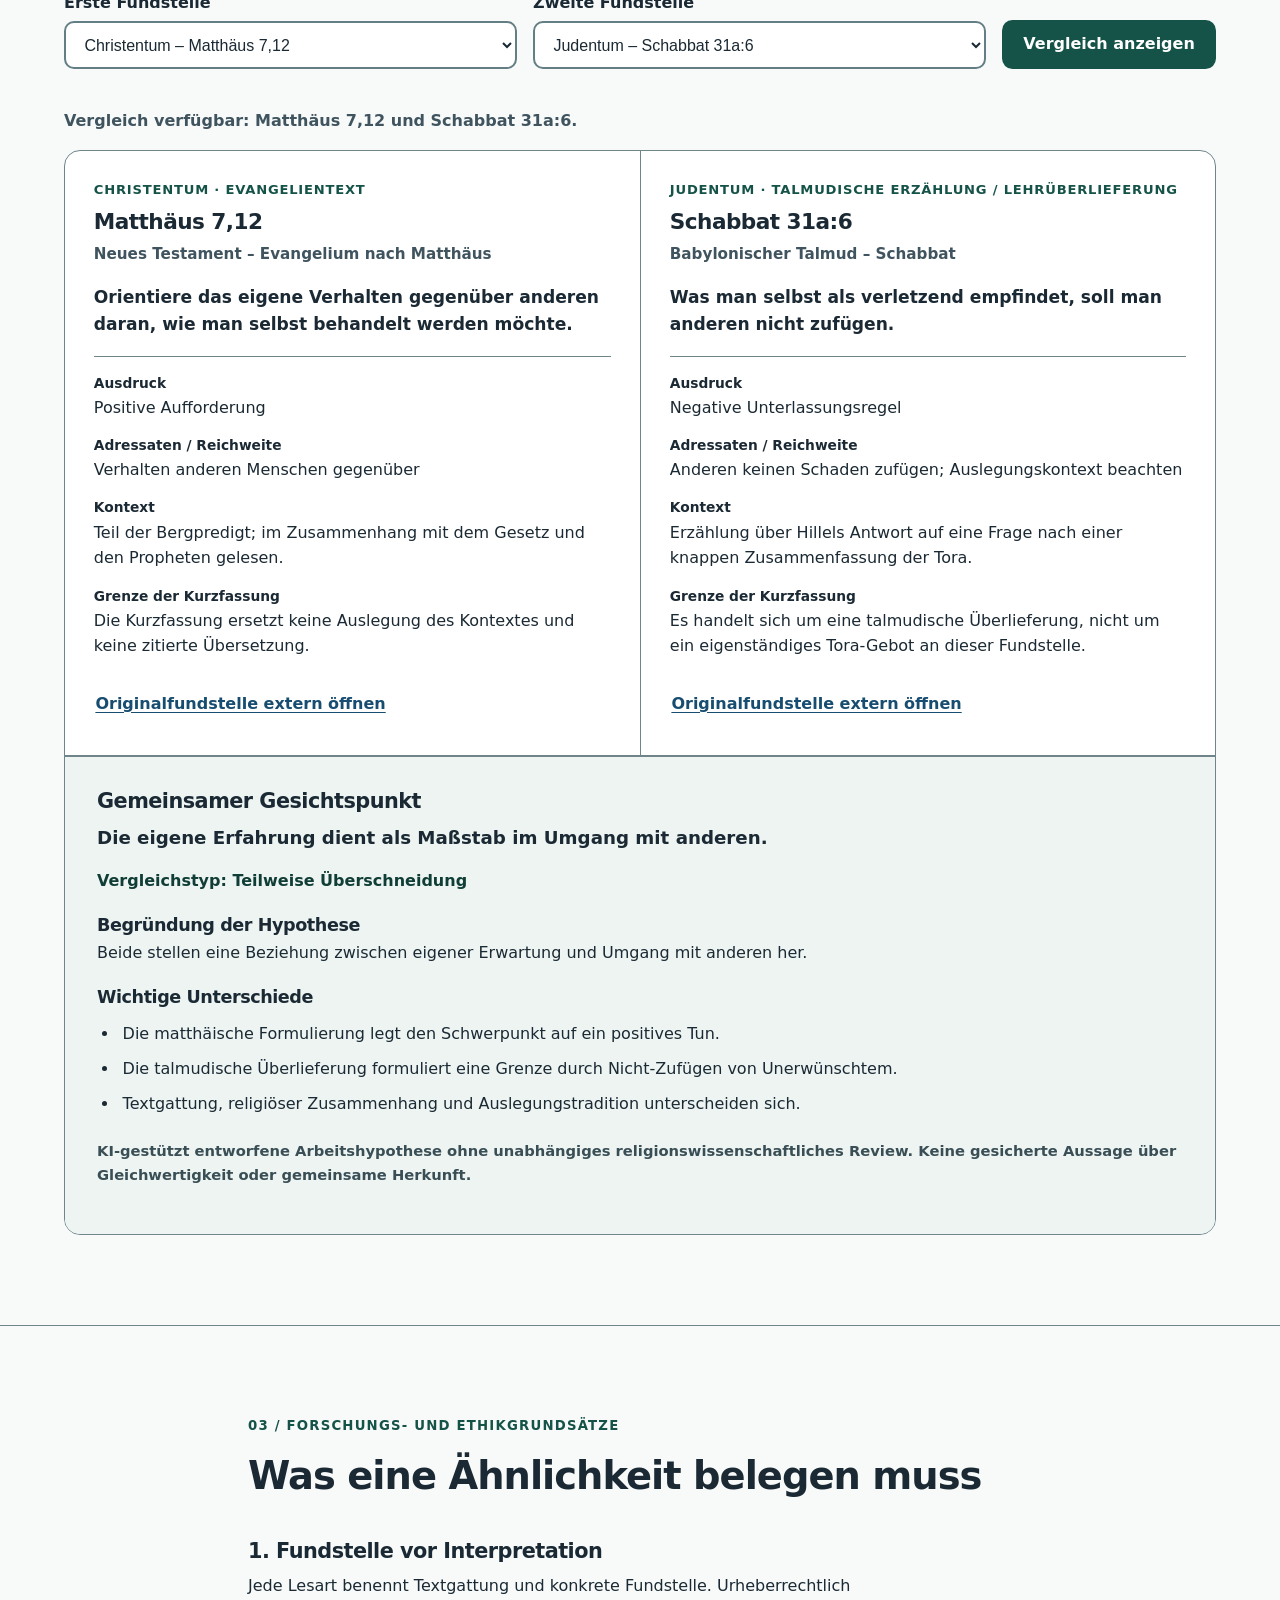
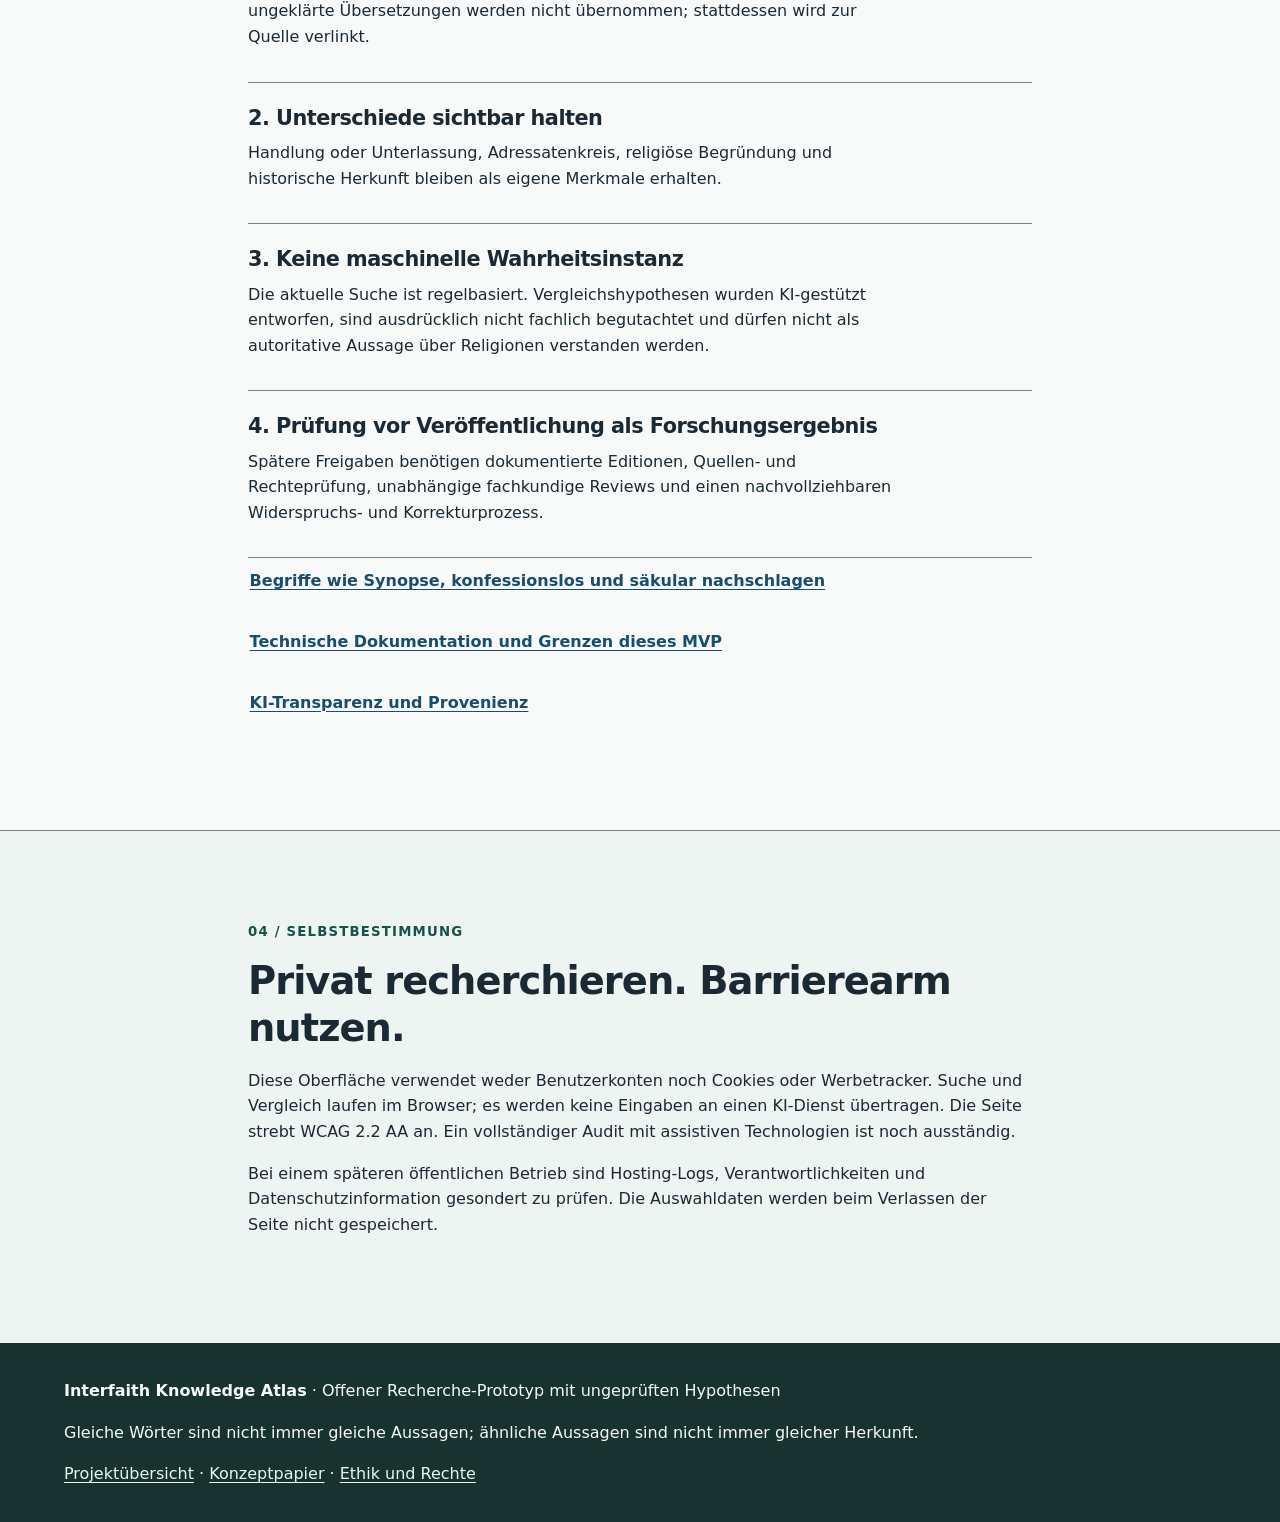
==== commit bde313fb: "feat(glossar): integrate accessible religious terminology reference across Atlas" ====
--- a/atlas/index.html
+++ b/atlas/index.html
@@ -19,6 +19,7 @@
         <ul class="nav-list">
           <li><a href="#fundstellen">Fundstellen</a></li>
           <li><a href="#vergleich">Vergleich</a></li>
+          <li><a href="../glossar/index.html">Glossar</a></li>
           <li><a href="#methode">Methode</a></li>
           <li><a href="../demo/index.html">DailyEthics4all</a></li>
         </ul>
@@ -122,6 +123,7 @@
           <article><h3>3. Keine maschinelle Wahrheitsinstanz</h3><p>Die aktuelle Suche ist regelbasiert. Vergleichshypothesen wurden KI-gestützt entworfen, sind ausdrücklich nicht fachlich begutachtet und dürfen nicht als autoritative Aussage über Religionen verstanden werden.</p></article>
           <article><h3>4. Prüfung vor Veröffentlichung als Forschungsergebnis</h3><p>Spätere Freigaben benötigen dokumentierte Editionen, Quellen- und Rechteprüfung, unabhängige fachkundige Reviews und einen nachvollziehbaren Widerspruchs- und Korrekturprozess.</p></article>
         </div>
+        <p><a class="text-link" href="../glossar/index.html">Begriffe wie Synopse, konfessionslos und säkular nachschlagen</a></p>
         <p><a class="text-link" href="../docs/atlas-mvp.md">Technische Dokumentation und Grenzen dieses MVP</a></p>
         <p><a class="text-link" href="../docs/ki-transparenz.md">KI-Transparenz und Provenienz</a></p>
       </div>
--- a/atlas/atlas.css
+++ b/atlas/atlas.css
@@ -148,3 +148,7 @@
   .source-grid { display: block; }
   .source-item { margin-bottom: 1.4rem; }
 }
+
+/* Ohne JavaScript keine inaktiven Filter oder leeren Vergleichsflächen anbieten. */
+.no-js .atlas-controls, .no-js .source-grid, .no-js #katalog-status,
+.no-js .compare-controls, .no-js #vergleich-status, .no-js #vergleich-ergebnis { display: none; }
